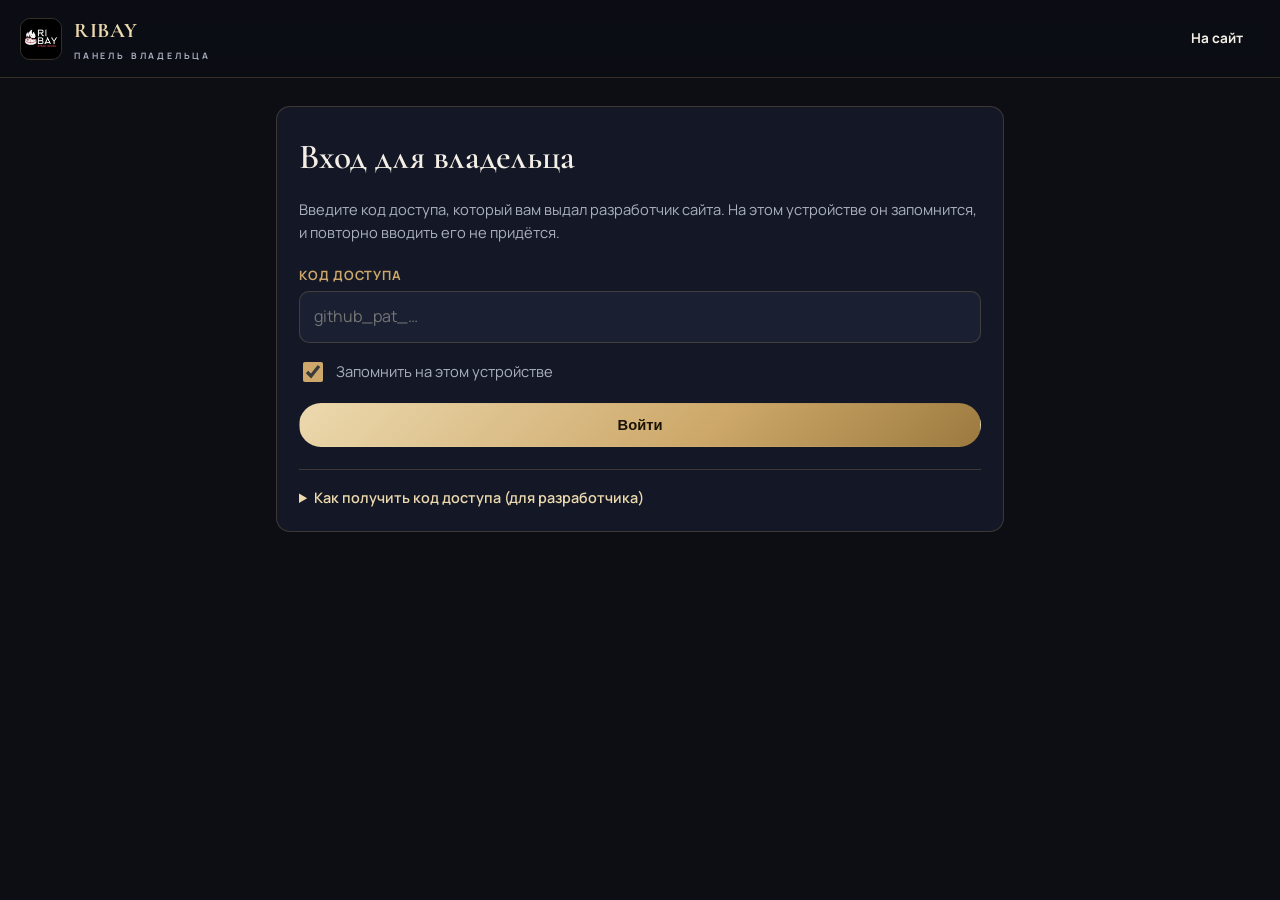
==== admin.html @ 22f770ee "Add owner admin panel: edit prices, add dishes and upload photos via GitHub API Replaces the Google " ====
<!DOCTYPE html>
<html lang="ru">
<head>
<meta charset="UTF-8">
<meta name="viewport" content="width=device-width, initial-scale=1.0">
<meta name="robots" content="noindex, nofollow">
<meta name="referrer" content="no-referrer">
<title>Панель владельца — RIBAY Steak House</title>
<link rel="icon" href="assets/img/logo.jpg">
<link rel="preconnect" href="https://fonts.googleapis.com">
<link rel="preconnect" href="https://fonts.gstatic.com" crossorigin>
<link href="https://fonts.googleapis.com/css2?family=Cormorant+Garamond:wght@500;600;700&family=Manrope:wght@400;500;600;700;800&display=swap" rel="stylesheet">
<link rel="stylesheet" href="css/style.css">
<link rel="stylesheet" href="css/admin.css">
</head>
<body class="admin">

<header class="admin__top">
  <a class="brand" href="./">
    <img src="assets/img/logo.jpg" alt="RIBAY Steak House" class="brand__logo">
    <span class="brand__text">RIBAY <em>Панель владельца</em></span>
  </a>
  <div class="admin__top-actions">
    <a href="./" class="btn btn--ghost">На сайт</a>
    <button type="button" id="logoutBtn" class="btn btn--outline" hidden>Выйти</button>
  </div>
</header>

<main class="admin__main">

  <!-- ВХОД -->
  <section id="loginView" class="card">
    <h1 class="admin__title">Вход для владельца</h1>
    <p class="muted">Введите код доступа, который вам выдал разработчик сайта. На этом устройстве он запомнится, и повторно вводить его не придётся.</p>
    <form id="loginForm" autocomplete="off">
      <label class="field">
        <span>Код доступа</span>
        <input type="password" id="tokenInput" autocomplete="off" autocapitalize="off" spellcheck="false" placeholder="github_pat_…" required>
      </label>
      <label class="check">
        <input type="checkbox" id="rememberInput" checked>
        <span>Запомнить на этом устройстве</span>
      </label>
      <button type="submit" class="btn btn--gold btn--block" id="loginBtn">Войти</button>
    </form>
    <p id="loginMsg" class="msg" role="alert" hidden></p>

    <details class="help">
      <summary>Как получить код доступа (для разработчика)</summary>
      <ol>
        <li>Войдите на github.com под аккаунтом, которому принадлежит репозиторий сайта.</li>
        <li>Settings → Developer settings → Personal access tokens → <b>Fine-grained tokens</b> → Generate new token.</li>
        <li>Repository access: <b>Only select repositories</b> → <code>ribay-steak-house</code>.</li>
        <li>Permissions → Repository permissions → <b>Contents: Read and write</b> (больше ничего не нужно).</li>
        <li>Срок действия — до 1 года. Скопируйте код (<code>github_pat_…</code>) и передайте владельцу лично.</li>
      </ol>
      <p class="muted">Код — как пароль. Если он утёк, отзовите его в тех же настройках GitHub и выдайте новый.</p>
    </details>
  </section>

  <!-- ПАНЕЛЬ -->
  <section id="appView" hidden>
    <div class="admin__head">
      <h1 class="admin__title">Меню</h1>
      <button type="button" id="addToggle" class="btn btn--gold">＋ Добавить блюдо</button>
    </div>
    <p class="muted">Меняйте цены и названия прямо в списке. Внизу появится кнопка «Сохранить на сайте» — после неё изменения видны посетителям через 1–2 минуты.</p>

    <form id="addForm" class="card" hidden>
      <h2 class="admin__sub">Новое блюдо</h2>
      <label class="field">
        <span>Раздел меню</span>
        <select id="addCategory"></select>
      </label>
      <label class="field" id="addNewCatWrap" hidden>
        <span>Название нового раздела</span>
        <input type="text" id="addNewCat" maxlength="40" placeholder="Например: Напитки">
      </label>
      <label class="field">
        <span>Название блюда</span>
        <input type="text" id="addName" maxlength="120" placeholder="Например: Рибай стейк, 350 г" required>
      </label>
      <label class="field">
        <span>Цена</span>
        <input type="text" id="addPrice" maxlength="40" placeholder="Например: 1200" inputmode="decimal">
      </label>
      <div class="field">
        <span>Фото (необязательно)</span>
        <div class="photo-pick">
          <img id="addPreview" alt="" hidden>
          <label class="btn btn--outline">
            Выбрать фото
            <input type="file" id="addPhoto" accept="image/*" hidden>
          </label>
        </div>
      </div>
      <div class="row-actions">
        <button type="submit" class="btn btn--gold">Добавить в список</button>
        <button type="button" id="addCancel" class="btn btn--outline">Отмена</button>
      </div>
      <p id="addMsg" class="msg" role="alert" hidden></p>
    </form>

    <div id="dishList"></div>
  </section>

  <p id="globalMsg" class="msg" role="status" hidden></p>
</main>

<div id="saveBar" class="savebar" hidden>
  <span id="saveInfo">Есть несохранённые изменения</span>
  <button type="button" id="saveBtn" class="btn btn--gold">Сохранить на сайте</button>
</div>

<script src="js/menu-lib.js"></script>
<script src="js/admin.js"></script>
</body>
</html>
---- css/style.css ----
/* ===== RIBAY Steak House ===== */
:root{
  --bg: #0c0e14;
  --bg-panel: #141826;
  --bg-panel-2: #1a2032;
  --navy: #171d2e;
  --navy-2: #202942;
  --gold: #cda86a;
  --gold-light: #ecd9ae;
  --gold-deep: #9c7a3f;
  --text: #f4efe6;
  --text-dim: #aab0c0;
  --line: rgba(205,168,106,.22);
  --maxw: 1180px;
  --radius: 14px;
  --serif: 'Cormorant Garamond', Georgia, serif;
  --sans: 'Manrope', 'Segoe UI', sans-serif;
}

*{box-sizing:border-box;}
html{scroll-behavior:smooth;}
body{
  margin:0;
  background:var(--bg);
  color:var(--text);
  font-family:var(--sans);
  line-height:1.6;
  -webkit-font-smoothing:antialiased;
}
img{max-width:100%;display:block;}
a{color:inherit;text-decoration:none;}
ul{margin:0;padding:0;list-style:none;}
.container{max-width:var(--maxw);margin:0 auto;padding:0 24px;}

.eyebrow{
  font-family:var(--sans);
  text-transform:uppercase;
  letter-spacing:.22em;
  font-size:.72rem;
  font-weight:700;
  color:var(--gold);
  margin:0 0 10px;
}
.eyebrow.center{text-align:center;}
.section-title{
  font-family:var(--serif);
  font-weight:600;
  font-size:clamp(1.9rem, 3.2vw, 2.7rem);
  margin:0 0 18px;
  color:var(--text);
}
.section-title.center{text-align:center;}
.section-sub{color:var(--text-dim);max-width:560px;margin:0 auto 40px;}
.section-sub.center{text-align:center;}

/* Buttons */
.btn{
  display:inline-flex;align-items:center;justify-content:center;gap:8px;
  padding:13px 26px;border-radius:999px;font-weight:700;font-size:.92rem;
  border:1px solid transparent;transition:.25s ease;white-space:nowrap;
  cursor:pointer;
}
.btn--gold{background:linear-gradient(135deg,var(--gold-light),var(--gold) 60%,var(--gold-deep));color:#1a1204;}
.btn--gold:hover{filter:brightness(1.08);transform:translateY(-1px);}
.btn--outline{border-color:var(--line);color:var(--text);background:rgba(255,255,255,.02);}
.btn--outline:hover{border-color:var(--gold);color:var(--gold-light);}
.btn--ghost{color:var(--text);}
.btn--ghost:hover{color:var(--gold-light);}
.btn--lg{padding:16px 32px;font-size:1rem;}

/* Topbar */
.topbar{background:var(--bg-panel);border-bottom:1px solid var(--line);font-size:.82rem;color:var(--text-dim);}
.topbar__inner{display:flex;align-items:center;justify-content:space-between;gap:20px;padding:8px 24px;}
.topbar__item{display:flex;align-items:center;gap:6px;white-space:nowrap;}
.topbar__item svg{width:13px;height:13px;fill:var(--gold);}
.topbar__item:hover{color:var(--gold-light);}
.topbar__hours{color:var(--text-dim);}

/* Header */
.header{position:sticky;top:0;z-index:100;background:rgba(12,14,20,.86);backdrop-filter:blur(10px);border-bottom:1px solid var(--line);}
.header__inner{display:flex;align-items:center;justify-content:space-between;gap:24px;padding:14px 24px;}
.brand{display:flex;align-items:center;gap:12px;}
.brand__logo{width:42px;height:42px;border-radius:10px;object-fit:cover;border:1px solid var(--line);}
.brand__text{font-family:var(--serif);font-size:1.3rem;font-weight:700;letter-spacing:.03em;color:var(--gold-light);}
.brand__text em{font-style:normal;display:block;font-family:var(--sans);font-size:.55rem;letter-spacing:.32em;text-transform:uppercase;color:var(--text-dim);font-weight:700;margin-top:2px;}

.nav{display:flex;gap:28px;}
.nav a{font-size:.92rem;font-weight:600;color:var(--text-dim);position:relative;padding:4px 0;}
.nav a:hover{color:var(--gold-light);}

.header__actions{display:flex;align-items:center;gap:14px;}
.burger{display:none;flex-direction:column;gap:5px;background:none;border:none;cursor:pointer;padding:6px;}
.burger span{width:22px;height:2px;background:var(--gold-light);display:block;}

/* Hero */
.hero{position:relative;min-height:92vh;display:flex;align-items:center;overflow:hidden;}
.hero__bg{position:absolute;inset:0;background-size:cover;background-position:center;transform:scale(1.02);}
.hero__overlay{position:absolute;inset:0;background:linear-gradient(180deg,rgba(10,11,17,.55) 0%,rgba(10,11,17,.72) 55%,rgba(10,11,17,.96) 100%);}
.hero__content{position:relative;z-index:2;padding-top:60px;padding-bottom:60px;}
.hero__rating{display:inline-flex;align-items:center;gap:8px;background:rgba(20,24,38,.6);border:1px solid var(--line);padding:8px 16px;border-radius:999px;font-size:.85rem;color:var(--text-dim);margin-bottom:22px;}
.stars{color:var(--gold);letter-spacing:2px;}
.hero__title{
  font-family:var(--serif);font-weight:700;
  font-size:clamp(2.6rem,7vw,5rem);
  line-height:1.02;margin:0 0 20px;color:var(--text);
  text-shadow:0 4px 40px rgba(0,0,0,.5);
}
.hero__title span{display:block;color:var(--gold-light);font-size:.42em;letter-spacing:.28em;font-family:var(--sans);font-weight:800;margin-top:10px;}
.hero__subtitle{max-width:600px;font-size:1.12rem;color:#dfe1ea;margin-bottom:34px;}
.hero__cta{display:flex;flex-wrap:wrap;gap:16px;margin-bottom:36px;}
.hero__badges{display:flex;flex-wrap:wrap;gap:12px;}
.hero__badges span{background:rgba(20,24,38,.55);border:1px solid var(--line);padding:8px 16px;border-radius:999px;font-size:.85rem;color:var(--text-dim);}

.scroll-down{position:absolute;left:50%;bottom:26px;transform:translateX(-50%);z-index:2;width:26px;height:44px;border:2px solid var(--line);border-radius:20px;display:flex;justify-content:center;padding-top:8px;}
.scroll-down span{width:4px;height:8px;border-radius:2px;background:var(--gold);animation:scrollpulse 1.6s infinite;}
@keyframes scrollpulse{0%{opacity:1;transform:translateY(0);}100%{opacity:0;transform:translateY(14px);}}

/* About */
.about{padding:110px 0;background:var(--bg);}
.about__grid{display:grid;grid-template-columns:1fr 1.15fr;gap:56px;align-items:center;}
.about__media{position:relative;height:520px;}
.about__img{position:absolute;border-radius:var(--radius);object-fit:cover;box-shadow:0 30px 60px rgba(0,0,0,.5);}
.about__img--1{width:78%;height:78%;top:0;left:0;z-index:1;border:1px solid var(--line);}
.about__img--2{width:58%;height:52%;bottom:0;right:0;z-index:2;border:3px solid var(--bg);}
.about__text p{color:var(--text-dim);margin:0 0 16px;}
.about__stats{display:flex;gap:36px;margin:30px 0;padding:26px 0;border-top:1px solid var(--line);border-bottom:1px solid var(--line);}
.stat{display:flex;flex-direction:column;}
.stat__num{font-family:var(--serif);font-size:2.1rem;font-weight:700;color:var(--gold-light);}
.stat__label{font-size:.8rem;color:var(--text-dim);max-width:110px;}
.about__features{display:grid;grid-template-columns:1fr 1fr;gap:14px;}
.feature{display:flex;align-items:center;gap:10px;font-weight:600;font-size:.92rem;background:var(--bg-panel);border:1px solid var(--line);padding:12px 16px;border-radius:10px;}
.feature__ico{font-size:1.1rem;}

/* Menu */
.menu{padding:110px 0;background:var(--bg-panel);border-top:1px solid var(--line);border-bottom:1px solid var(--line);}
.menu__tabs{display:flex;flex-wrap:wrap;justify-content:center;gap:10px;margin-bottom:46px;}
.menu__tab{
  background:transparent;border:1px solid var(--line);color:var(--text-dim);
  padding:10px 20px;border-radius:999px;font-weight:600;font-size:.88rem;cursor:pointer;transition:.2s;
}
.menu__tab:hover{border-color:var(--gold);color:var(--gold-light);}
.menu__tab.is-active{background:var(--gold);border-color:var(--gold);color:#1a1204;}

.menu__panel{display:none;}
.menu__panel.is-active{display:block;animation:fadein .35s ease;}
@keyframes fadein{from{opacity:0;transform:translateY(8px);}to{opacity:1;transform:translateY(0);}}

.menu__grid{display:grid;grid-template-columns:repeat(3,1fr);gap:22px;}
.dish{background:var(--bg-panel-2);border:1px solid var(--line);border-radius:var(--radius);overflow:hidden;transition:.25s;}
.dish:hover{transform:translateY(-4px);border-color:var(--gold);}
.dish img{width:100%;height:210px;object-fit:cover;object-position:center;display:block;}
.dish__body{padding:18px 20px;display:flex;flex-direction:column;gap:10px;min-height:88px;}
.dish h3{margin:0;font-size:1.02rem;font-weight:700;font-family:var(--serif);color:var(--text);}
.price{color:var(--gold-light);font-weight:700;font-size:.95rem;}

/* Dishes without a dedicated photo: refined text-row style instead of an empty image box */
.dish--noimg{
  display:flex;align-items:center;background:transparent;border:1px dashed var(--line);
}
.dish--noimg::before{
  content:"";flex:0 0 auto;width:44px;height:44px;margin:0 0 0 20px;border-radius:50%;
  background:
    linear-gradient(var(--bg-panel-2),var(--bg-panel-2)) padding-box,
    linear-gradient(135deg,var(--gold-light),var(--gold-deep)) border-box;
  border:1px solid transparent;
  background-repeat:no-repeat;
}
.dish--noimg .dish__body{min-height:auto;flex:1;flex-direction:row;align-items:center;justify-content:space-between;gap:16px;padding:20px;}
.dish--noimg h3{font-size:.98rem;flex:1;}
.dish--noimg .price{flex:0 0 auto;text-align:right;font-size:.85rem;max-width:40%;}
.dish--noimg:hover{border-color:var(--gold);transform:none;background:rgba(205,168,106,.04);}

.menu__status{text-align:center;color:var(--text-dim);padding:40px 0;margin:0;}
.menu__note{text-align:center;margin-top:44px;color:var(--text-dim);font-size:.9rem;}
.menu__note a{color:var(--gold-light);text-decoration:underline;}

/* Gallery */
.gallery{padding:110px 0;background:var(--bg);}
.gallery__grid{
  display:grid;grid-template-columns:repeat(4,1fr);grid-auto-rows:150px;gap:14px;
}
.gallery__grid img{width:100%;height:100%;object-fit:cover;border-radius:10px;cursor:pointer;transition:.3s;}
.gallery__grid img:hover{filter:brightness(1.1);transform:scale(1.02);}
.g-tall{grid-row:span 2;}

/* Delivery */
.delivery{padding:110px 0;background:linear-gradient(135deg,var(--navy),var(--navy-2));border-top:1px solid var(--line);border-bottom:1px solid var(--line);}
.delivery__grid{display:grid;grid-template-columns:1.2fr 1fr;gap:56px;align-items:center;}
.delivery__text p{color:var(--text-dim);}
.delivery__list{margin:24px 0;display:flex;flex-direction:column;gap:12px;}
.delivery__list li{position:relative;padding-left:26px;font-weight:600;}
.delivery__list li::before{content:"✓";position:absolute;left:0;color:var(--gold);font-weight:800;}
.delivery__cta{display:flex;flex-wrap:wrap;gap:16px;margin-top:30px;}
.delivery__media img{border-radius:var(--radius);box-shadow:0 30px 70px rgba(0,0,0,.5);border:1px solid var(--line);}

/* Reviews */
.reviews{padding:110px 0;background:var(--bg);}
.reviews__bars{max-width:620px;margin:0 auto 60px;display:flex;flex-direction:column;gap:16px;}
.rbar{display:grid;grid-template-columns:110px 1fr 44px;align-items:center;gap:14px;font-size:.88rem;}
.rbar__track{height:8px;border-radius:6px;background:var(--bg-panel-2);overflow:hidden;}
.rbar__fill{height:100%;background:linear-gradient(90deg,var(--gold-deep),var(--gold-light));border-radius:6px;}
.rbar b{color:var(--gold-light);text-align:right;}
.reviews__grid{display:grid;grid-template-columns:repeat(3,1fr);gap:22px;}
.review{background:var(--bg-panel);border:1px solid var(--line);border-radius:var(--radius);padding:26px;}
.review p{font-family:var(--serif);font-size:1.12rem;color:var(--text);margin:0 0 14px;font-style:italic;}
.review span{color:var(--gold-light);font-weight:700;font-size:.85rem;}
.reviews__more{text-align:center;margin-top:44px;}

/* Contacts */
.contacts{padding:110px 0;background:var(--bg-panel);border-top:1px solid var(--line);}
.contacts__grid{display:grid;grid-template-columns:1fr 1.2fr;gap:56px;align-items:stretch;}
.contact-item{display:flex;flex-direction:column;gap:4px;padding:18px 0;border-bottom:1px solid var(--line);}
.contact-item__label{text-transform:uppercase;letter-spacing:.14em;font-size:.7rem;color:var(--gold);font-weight:700;}
.contact-item__value{font-size:1.05rem;font-weight:600;}
.contacts__cta{display:flex;flex-wrap:wrap;gap:16px;margin-top:28px;}
.contacts__map{min-height:380px;border-radius:var(--radius);overflow:hidden;border:1px solid var(--line);}
.contacts__map iframe{width:100%;height:100%;min-height:380px;filter:grayscale(.15) invert(.92) contrast(.9);}

/* Footer */
.footer{padding:44px 0;background:var(--bg);border-top:1px solid var(--line);}
.footer__inner{display:flex;flex-direction:column;align-items:center;gap:10px;text-align:center;}
.brand--footer{margin-bottom:6px;}
.footer__addr{color:var(--text-dim);font-size:.9rem;margin:0;}
.footer__copy{color:#6b7082;font-size:.8rem;margin:0;}
.footer__owner{color:#6b7082;font-size:.78rem;text-decoration:underline;margin-top:4px;}
.footer__owner:hover{color:var(--gold-light);}

/* Whatsapp FAB */
.fab-whatsapp{
  position:fixed;right:22px;bottom:22px;z-index:200;
  width:58px;height:58px;border-radius:50%;
  background:#25D366;display:flex;align-items:center;justify-content:center;
  box-shadow:0 10px 30px rgba(0,0,0,.4);transition:.25s;
}
.fab-whatsapp:hover{transform:scale(1.08);}
.fab-whatsapp svg{width:30px;height:30px;fill:#fff;}

/* Lightbox */
.lightbox{position:fixed;inset:0;background:rgba(6,7,11,.94);z-index:300;display:none;align-items:center;justify-content:center;padding:40px;}
.lightbox.is-open{display:flex;}
.lightbox img{max-width:92vw;max-height:88vh;border-radius:10px;box-shadow:0 30px 80px rgba(0,0,0,.6);}
.lightbox__close{position:absolute;top:24px;right:28px;font-size:2rem;color:var(--gold-light);cursor:pointer;background:none;border:none;}

/* ===== Responsive ===== */
.hide-mobile{display:inline-flex;}

@media (max-width:1024px){
  .about__grid,.delivery__grid,.contacts__grid{grid-template-columns:1fr;}
  .about__media{height:400px;margin-bottom:20px;}
  .menu__grid{grid-template-columns:repeat(2,1fr);}
  .gallery__grid{grid-template-columns:repeat(3,1fr);}
  .reviews__grid{grid-template-columns:1fr;}
  .delivery__media{order:-1;}
}

@media (max-width:820px){
  .topbar__inner{font-size:.72rem;gap:10px;}
  .topbar__hours{display:none;}
  .nav{
    position:fixed;top:0;right:0;height:100vh;width:280px;
    background:var(--bg-panel);border-left:1px solid var(--line);
    flex-direction:column;padding:100px 30px;gap:24px;
    transform:translateX(100%);transition:.3s ease;z-index:99;
  }
  .nav.is-open{transform:translateX(0);}
  .burger{display:flex;}
  .hide-mobile{display:none;}
  .menu__grid{grid-template-columns:1fr;}
  .gallery__grid{grid-template-columns:repeat(2,1fr);grid-auto-rows:140px;}
  .about__stats{flex-wrap:wrap;gap:20px;}
  .hero__cta,.delivery__cta,.contacts__cta{flex-direction:column;align-items:stretch;}
  .hero__cta .btn,.delivery__cta .btn,.contacts__cta .btn{width:100%;}
}

@media (max-width:520px){
  .gallery__grid{grid-template-columns:repeat(2,1fr);}
  .header__inner{padding:12px 16px;}
  .brand__text{font-size:1.05rem;}
}
---- css/admin.css ----
/* Панель владельца */
.admin [hidden]{display:none !important;}
.admin{min-height:100vh;padding-bottom:110px;}
.admin__top{display:flex;align-items:center;justify-content:space-between;gap:12px;padding:14px 20px;border-bottom:1px solid var(--line);background:rgba(12,14,20,.9);position:sticky;top:0;z-index:20;backdrop-filter:blur(10px);}
.admin__top-actions{display:flex;gap:8px;align-items:center;}
.admin__top .btn{padding:9px 16px;font-size:.85rem;}
.admin__main{max-width:760px;margin:0 auto;padding:28px 16px;}
.admin__title{font-family:var(--serif);font-size:clamp(1.7rem,5vw,2.2rem);margin:0 0 12px;font-weight:600;}
.admin__sub{font-family:var(--serif);font-size:1.4rem;margin:0 0 16px;font-weight:600;}
.admin__head{display:flex;align-items:center;justify-content:space-between;gap:12px;flex-wrap:wrap;margin-bottom:6px;}
.admin__head .admin__title{margin:0;}
.muted{color:var(--text-dim);font-size:.92rem;margin:0 0 20px;}

.card{background:var(--bg-panel);border:1px solid var(--line);border-radius:var(--radius);padding:22px;margin-bottom:22px;}

.field{display:block;margin-bottom:16px;}
.field>span{display:block;font-size:.8rem;font-weight:700;color:var(--gold);letter-spacing:.06em;text-transform:uppercase;margin-bottom:6px;}
.admin input[type=text],.admin input[type=password],.admin select{
  width:100%;background:var(--bg-panel-2);border:1px solid var(--line);color:var(--text);
  border-radius:10px;padding:12px 14px;font:inherit;font-size:16px;
}
.admin input:focus,.admin select:focus{outline:2px solid var(--gold);outline-offset:1px;}
.check{display:flex;align-items:center;gap:10px;margin:0 0 18px;color:var(--text-dim);font-size:.92rem;cursor:pointer;}
.check input{width:20px;height:20px;accent-color:var(--gold);}
.btn--block{width:100%;}
.row-actions{display:flex;gap:10px;flex-wrap:wrap;}

.msg{margin:14px 0 0;padding:12px 14px;border-radius:10px;font-size:.92rem;border:1px solid var(--line);}
.msg--err{background:rgba(200,70,70,.12);border-color:rgba(200,70,70,.5);color:#ffc9c9;}
.msg--ok{background:rgba(90,170,110,.14);border-color:rgba(90,170,110,.5);color:#cfeedb;}

.help{margin-top:22px;border-top:1px solid var(--line);padding-top:16px;color:var(--text-dim);font-size:.9rem;}
.help summary{cursor:pointer;color:var(--gold-light);font-weight:600;}
.help ol{padding-left:20px;margin:12px 0;}
.help li{margin-bottom:6px;}
.help code{background:var(--bg-panel-2);padding:2px 6px;border-radius:6px;font-size:.85em;}

.photo-pick{display:flex;align-items:center;gap:14px;flex-wrap:wrap;}
.photo-pick img{width:84px;height:84px;object-fit:cover;border-radius:10px;border:1px solid var(--line);}
.photo-pick label.btn{cursor:pointer;}

/* список блюд */
.cat{margin:30px 0 12px;font-family:var(--serif);font-size:1.5rem;color:var(--gold-light);font-weight:600;}
.dish-row{display:grid;grid-template-columns:84px 1fr;gap:14px;background:var(--bg-panel);border:1px solid var(--line);border-radius:var(--radius);padding:14px;margin-bottom:12px;}
.dish-row.is-hidden{opacity:.55;}
.dish-row.is-new{border-color:var(--gold);}
.dish-thumb{width:84px;height:84px;border-radius:10px;object-fit:cover;background:var(--bg-panel-2);border:1px solid var(--line);}
.dish-thumb--empty{display:flex;align-items:center;justify-content:center;text-align:center;font-size:.7rem;color:var(--text-dim);}
.dish-fields{min-width:0;}
.dish-fields .name{margin-bottom:10px;}
.dish-line{display:flex;gap:10px;align-items:center;flex-wrap:wrap;}
.dish-line .price{width:150px;flex:0 0 150px;color:var(--text);}
.dish-tools{display:flex;gap:8px;flex-wrap:wrap;margin-top:10px;align-items:center;}
.tool{background:transparent;border:1px solid var(--line);color:var(--text-dim);border-radius:999px;padding:7px 14px;font:inherit;font-size:.82rem;font-weight:600;cursor:pointer;}
.tool:hover{border-color:var(--gold);color:var(--gold-light);}
.tool--danger:hover{border-color:#d66;color:#f99;}
.tool input[type=file]{display:none;}
label.tool{display:inline-block;}

.savebar{position:fixed;left:0;right:0;bottom:0;z-index:30;display:flex;align-items:center;justify-content:center;gap:16px;flex-wrap:wrap;padding:14px 16px;background:rgba(20,24,38,.97);border-top:1px solid var(--gold);backdrop-filter:blur(8px);}
.savebar span{font-weight:600;}
.savebar .btn[disabled]{opacity:.6;cursor:wait;}

@media (max-width:520px){
  .dish-row{grid-template-columns:64px 1fr;padding:12px;}
  .dish-thumb{width:64px;height:64px;}
  .dish-line .price{flex:1 1 100%;width:100%;}
}
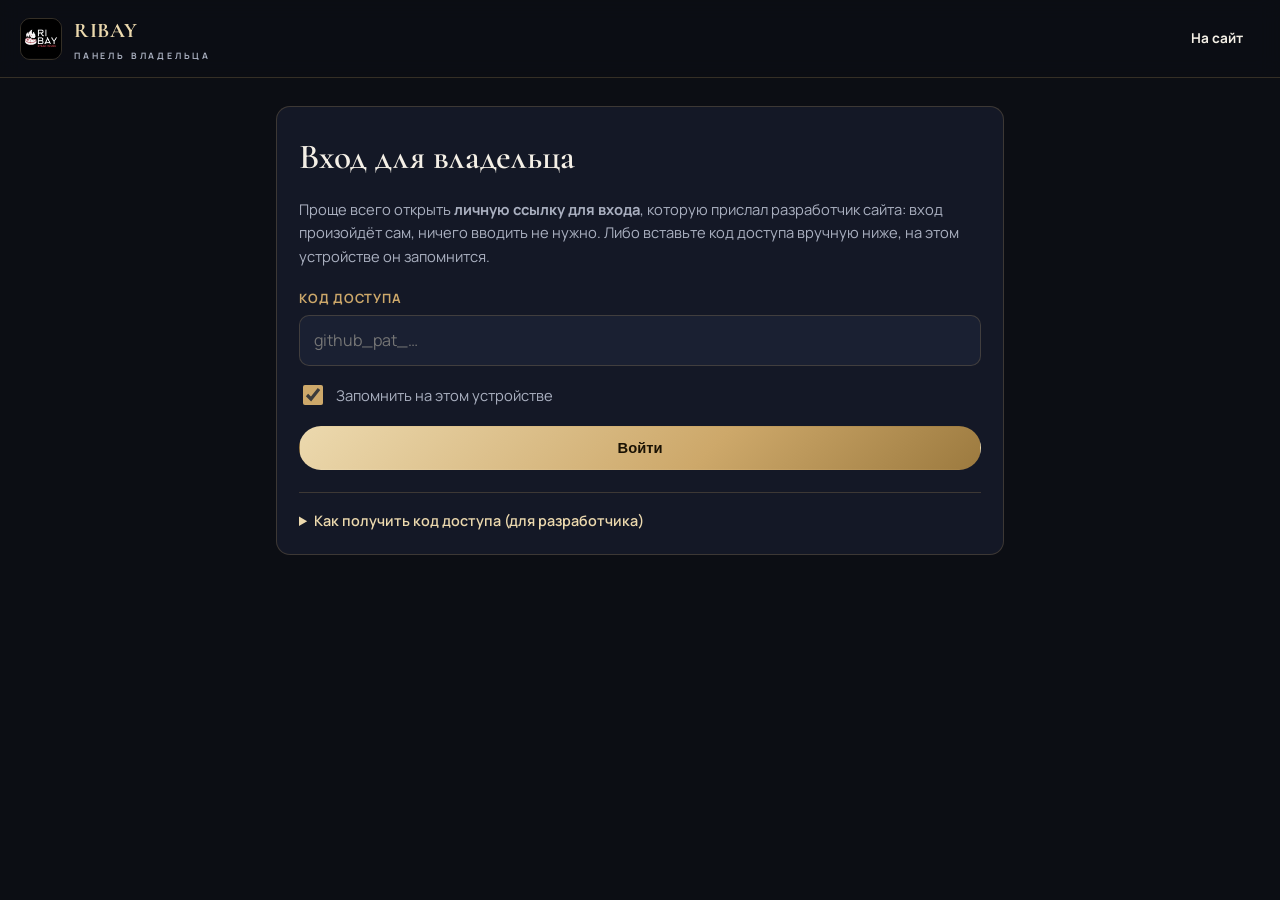
==== commit f4f4de5c: "Owner sign-in via personal link (#owner=code): no typing needed Co-Authored-By: Claude Sonnet 5.5 <n" ====
--- a/admin.html
+++ b/admin.html
@@ -31,7 +31,7 @@
   <!-- ВХОД -->
   <section id="loginView" class="card">
     <h1 class="admin__title">Вход для владельца</h1>
-    <p class="muted">Введите код доступа, который вам выдал разработчик сайта. На этом устройстве он запомнится, и повторно вводить его не придётся.</p>
+    <p class="muted">Проще всего открыть <b>личную ссылку для входа</b>, которую прислал разработчик сайта: вход произойдёт сам, ничего вводить не нужно. Либо вставьте код доступа вручную ниже, на этом устройстве он запомнится.</p>
     <form id="loginForm" autocomplete="off">
       <label class="field">
         <span>Код доступа</span>
@@ -52,7 +52,8 @@
         <li>Settings → Developer settings → Personal access tokens → <b>Fine-grained tokens</b> → Generate new token.</li>
         <li>Repository access: <b>Only select repositories</b> → <code>ribay-steak-house</code>.</li>
         <li>Permissions → Repository permissions → <b>Contents: Read and write</b> (больше ничего не нужно).</li>
-        <li>Срок действия — до 1 года. Скопируйте код (<code>github_pat_…</code>) и передайте владельцу лично.</li>
+        <li>Срок действия — до 1 года. Скопируйте код (<code>github_pat_…</code>).</li>
+        <li>Соберите личную ссылку: адрес сайта + <code>#owner=</code> + код. Например: <code>https://mogger112.github.io/ribay-steak-house/#owner=github_pat_…</code> — и отправьте её владельцу лично (например, в WhatsApp). Он открывает её на телефоне — и входит.</li>
       </ol>
       <p class="muted">Код — как пароль. Если он утёк, отзовите его в тех же настройках GitHub и выдайте новый.</p>
     </details>
--- a/css/style.css
+++ b/css/style.css
@@ -222,7 +222,19 @@
 .brand--footer{margin-bottom:6px;}
 .footer__addr{color:var(--text-dim);font-size:.9rem;margin:0;}
 .footer__copy{color:#6b7082;font-size:.8rem;margin:0;}
-.footer__owner{color:#6b7082;font-size:.78rem;text-decoration:underline;margin-top:4px;}
+.footer__owner{background:none;border:0;font:inherit;cursor:pointer;color:#6b7082;font-size:.78rem;text-decoration:underline;margin-top:4px;padding:6px 10px;}
+
+/* Owner modal (admin panel opens in a window on top of the site) */
+.owner-modal{position:fixed;inset:0;z-index:400;display:flex;align-items:center;justify-content:center;padding:16px;background:rgba(6,7,11,.82);}
+.owner-modal[hidden]{display:none;}
+.owner-modal__box{position:relative;width:min(780px,100%);height:min(92vh,900px);background:var(--bg);border:1px solid var(--line);border-radius:var(--radius);overflow:hidden;box-shadow:0 30px 80px rgba(0,0,0,.6);}
+.owner-modal__box iframe{width:100%;height:100%;border:0;display:block;background:var(--bg);}
+.owner-modal__close{position:absolute;top:10px;right:12px;z-index:2;width:40px;height:40px;border-radius:50%;border:1px solid var(--line);background:var(--bg-panel);color:var(--gold-light);font-size:1.6rem;line-height:1;cursor:pointer;}
+.owner-modal__close:hover{border-color:var(--gold);}
+@media (max-width:600px){
+  .owner-modal{padding:0;}
+  .owner-modal__box{width:100%;height:100%;border-radius:0;border:0;}
+}
 .footer__owner:hover{color:var(--gold-light);}
 
 /* Whatsapp FAB */
--- a/css/admin.css
+++ b/css/admin.css
@@ -1,5 +1,10 @@
 /* Панель владельца */
 .admin [hidden]{display:none !important;}
+
+/* Режим окна поверх сайта (admin.html?embed=1) */
+.admin--embed .admin__top{padding:10px 64px 0 20px;position:static;border:0;background:none;justify-content:flex-end;backdrop-filter:none;}
+.admin--embed .admin__top-actions a,.admin--embed .brand{display:none;}
+.admin--embed .admin__main{padding-top:20px;}
 .admin{min-height:100vh;padding-bottom:110px;}
 .admin__top{display:flex;align-items:center;justify-content:space-between;gap:12px;padding:14px 20px;border-bottom:1px solid var(--line);background:rgba(12,14,20,.9);position:sticky;top:0;z-index:20;backdrop-filter:blur(10px);}
 .admin__top-actions{display:flex;gap:8px;align-items:center;}
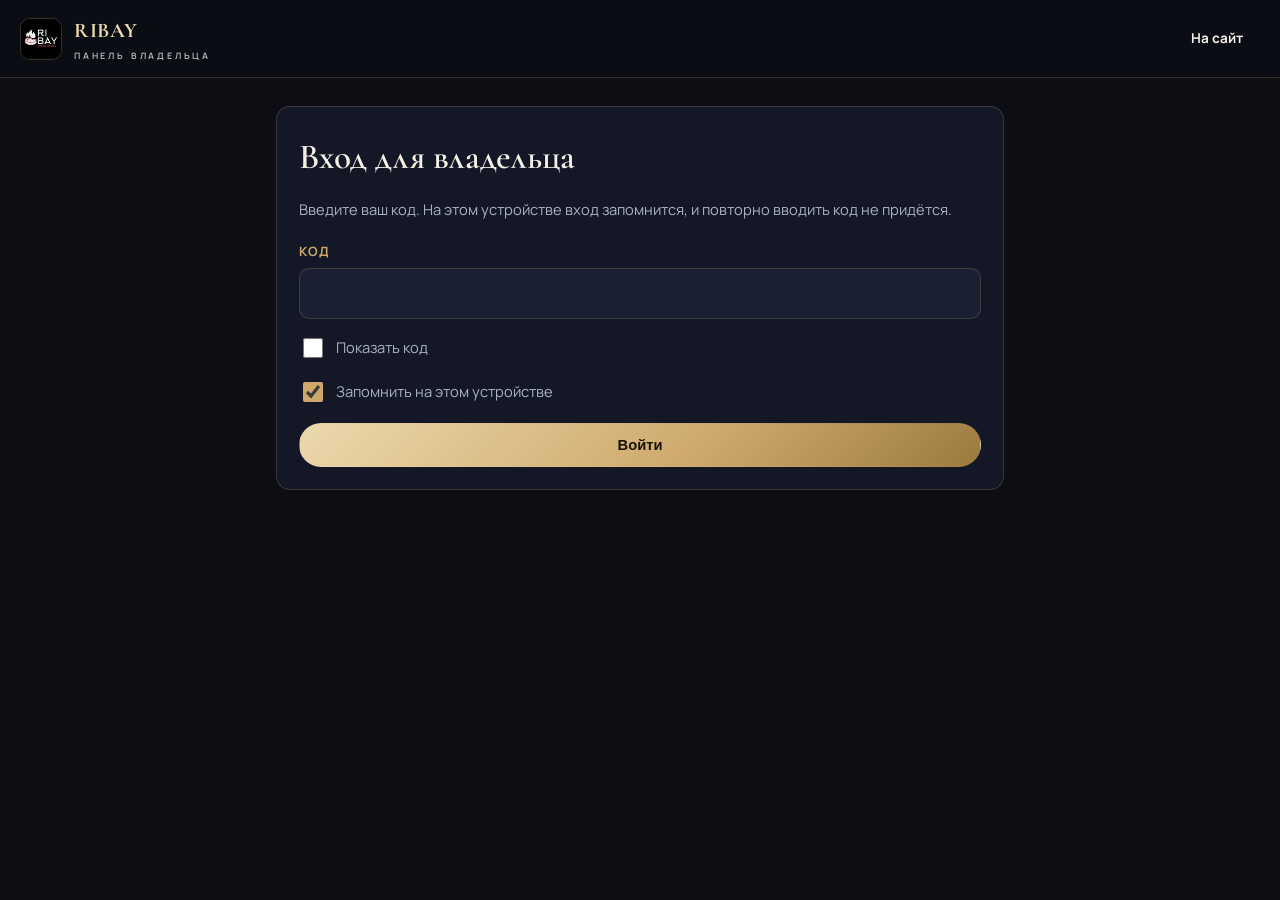
==== commit bf55ee9b: "Owner login by short code via Cloudflare Worker proxy (GitHub token stays server-side) The panel no " ====
--- a/admin.html
+++ b/admin.html
@@ -31,11 +31,15 @@
   <!-- ВХОД -->
   <section id="loginView" class="card">
     <h1 class="admin__title">Вход для владельца</h1>
-    <p class="muted">Проще всего открыть <b>личную ссылку для входа</b>, которую прислал разработчик сайта: вход произойдёт сам, ничего вводить не нужно. Либо вставьте код доступа вручную ниже, на этом устройстве он запомнится.</p>
+    <p class="muted">Введите ваш код. На этом устройстве вход запомнится, и повторно вводить код не придётся.</p>
     <form id="loginForm" autocomplete="off">
       <label class="field">
-        <span>Код доступа</span>
-        <input type="password" id="tokenInput" autocomplete="off" autocapitalize="off" spellcheck="false" placeholder="github_pat_…" required>
+        <span>Код</span>
+        <input type="password" id="codeInput" autocomplete="off" autocapitalize="off" autocorrect="off" spellcheck="false" maxlength="100" required>
+      </label>
+      <label class="check">
+        <input type="checkbox" id="showCode">
+        <span>Показать код</span>
       </label>
       <label class="check">
         <input type="checkbox" id="rememberInput" checked>
@@ -44,19 +48,6 @@
       <button type="submit" class="btn btn--gold btn--block" id="loginBtn">Войти</button>
     </form>
     <p id="loginMsg" class="msg" role="alert" hidden></p>
-
-    <details class="help">
-      <summary>Как получить код доступа (для разработчика)</summary>
-      <ol>
-        <li>Войдите на github.com под аккаунтом, которому принадлежит репозиторий сайта.</li>
-        <li>Settings → Developer settings → Personal access tokens → <b>Fine-grained tokens</b> → Generate new token.</li>
-        <li>Repository access: <b>Only select repositories</b> → <code>ribay-steak-house</code>.</li>
-        <li>Permissions → Repository permissions → <b>Contents: Read and write</b> (больше ничего не нужно).</li>
-        <li>Срок действия — до 1 года. Скопируйте код (<code>github_pat_…</code>).</li>
-        <li>Соберите личную ссылку: адрес сайта + <code>#owner=</code> + код. Например: <code>https://mogger112.github.io/ribay-steak-house/#owner=github_pat_…</code> — и отправьте её владельцу лично (например, в WhatsApp). Он открывает её на телефоне — и входит.</li>
-      </ol>
-      <p class="muted">Код — как пароль. Если он утёк, отзовите его в тех же настройках GitHub и выдайте новый.</p>
-    </details>
   </section>
 
   <!-- ПАНЕЛЬ -->
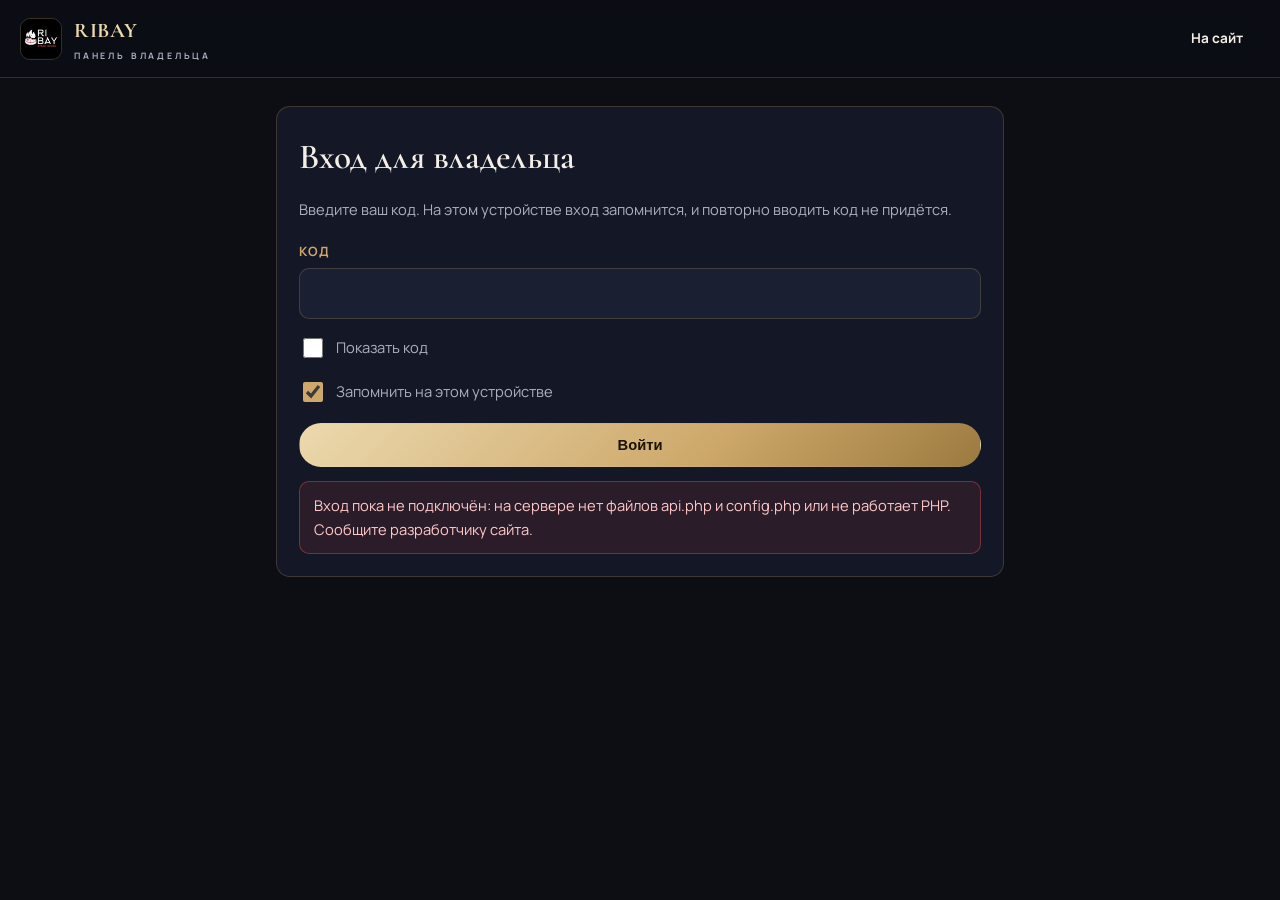
==== commit b1b824be: "Add temporary demo mode for the owner panel (code: demo), active only when no server is configured C" ====
--- a/admin.html
+++ b/admin.html
@@ -52,6 +52,7 @@
 
   <!-- ПАНЕЛЬ -->
   <section id="appView" hidden>
+    <div id="demoBanner" class="demo-banner" hidden><b>Демонстрация.</b> Можно пробовать всё: менять цены, добавлять блюда и фото. Ничего не сохраняется на настоящем сайте.</div>
     <div class="admin__head">
       <h1 class="admin__title">Меню</h1>
       <button type="button" id="addToggle" class="btn btn--gold">＋ Добавить блюдо</button>
@@ -105,6 +106,7 @@
 </div>
 
 <script src="js/menu-lib.js"></script>
+<script src="js/admin-demo.js"></script>
 <script src="js/admin.js"></script>
 </body>
 </html>
--- a/css/admin.css
+++ b/css/admin.css
@@ -10,6 +10,7 @@
 .admin__top-actions{display:flex;gap:8px;align-items:center;}
 .admin__top .btn{padding:9px 16px;font-size:.85rem;}
 .admin__main{max-width:760px;margin:0 auto;padding:28px 16px;}
+.demo-banner{background:rgba(205,168,106,.14);border:1px solid var(--gold);color:var(--gold-light);border-radius:var(--radius);padding:12px 16px;margin-bottom:18px;font-size:.92rem;}
 .admin__title{font-family:var(--serif);font-size:clamp(1.7rem,5vw,2.2rem);margin:0 0 12px;font-weight:600;}
 .admin__sub{font-family:var(--serif);font-size:1.4rem;margin:0 0 16px;font-weight:600;}
 .admin__head{display:flex;align-items:center;justify-content:space-between;gap:12px;flex-wrap:wrap;margin-bottom:6px;}
